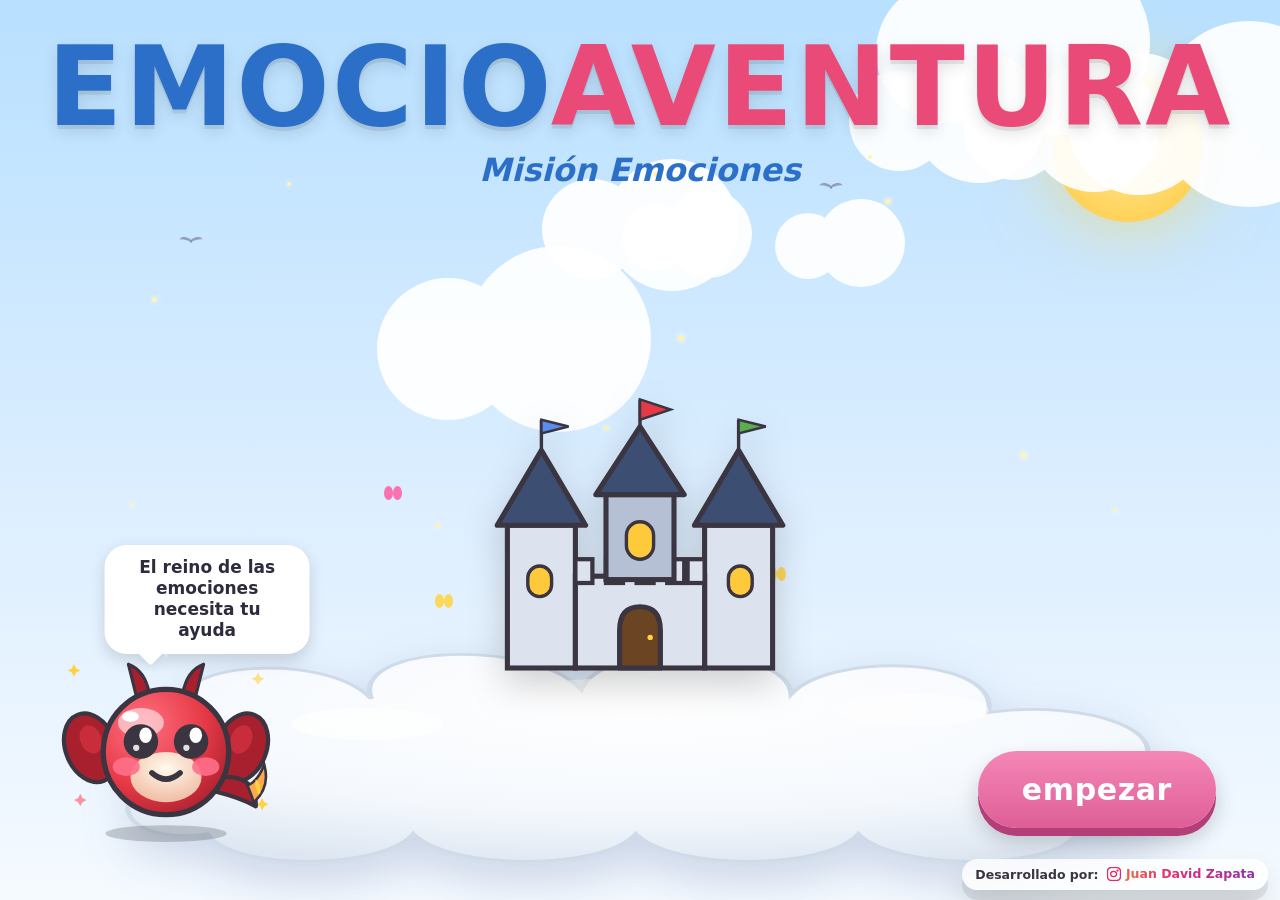
==== index.html @ 63351f2f "deploy" ====
<!DOCTYPE html>
<html lang="es">
<head>
  <meta charset="UTF-8">
  <meta name="viewport" content="width=device-width, initial-scale=1.0">
  <meta name="author" content="Juan David Zapata">
  <title>EmocioAventura – Misión Emociones: Aventura en el Reino</title>


  <link rel="stylesheet" href="vendor/bootstrap.min.css">
  <link rel="stylesheet" href="vendor/bootstrap-icons.css">
  <link rel="stylesheet" href="css/styles.css">
</head>
<body class="world-intro-bg">

  <!-- aca el motor pinta todas las pantallas -->
  <main id="app"></main>

  <!-- credito fijo abajo a la derecha, sale en todas las pantallas. el nombre lleva a mi instagram -->
  <div class="Credit">
    Desarrollado por:
    <a class="Credit-link" href="https://www.instagram.com/juanxxo553" target="_blank" rel="noopener noreferrer">
      <i class="bi bi-instagram"></i> Juan David Zapata
    </a>
  </div>


  <script src="vendor/bootstrap.bundle.min.js"></script>
  <script src="js/data.js"></script>
  <script src="js/faces.js"></script>
  <script src="js/audio.js"></script>
  <script src="js/scenes.js"></script>
  <script src="js/engine.js"></script>
</body>
</html>
---- css/styles.css ----
/* estilos propios encima de bootstrap. la idea es q se vea flat, redondp y alegre */

:root {
  --world-primary: #7C6FF0;
  --world-secondary: #A99BFF;
  --world-accent: #FFD23F;
  --world-bg: #F3F1FF;
  --ink: #3a3540;
  --round: 28px;
  --shadow: 0 10px 0 rgba(0, 0, 0, 0.08), 0 16px 30px rgba(0, 0, 0, 0.12);
}

html, body { height: 100%; }

body {
  margin: 0;
  /* fuente redondeada sin depender de internet */
  font-family: system-ui, "Comic Sans MS", "Trebuchet MS", "Segoe UI", sans-serif;
  color: var(--ink);
  background: var(--world-bg);
  transition: background 0.4s ease;
  overflow-x: hidden;
}

/* fondos por tipo de pantalla, todos suaves con un degradadito */
.world-intro-bg, .challenge-bg, .reward-bg {
  background:
    radial-gradient(circle at 15% 12%, rgba(255, 255, 255, 0.6), transparent 40%),
    var(--world-bg);
}
.map-bg {
  background:
    radial-gradient(circle at 50% 0%, #fff, transparent 45%),
    linear-gradient(180deg, #EAF6FF, #F3F1FF);
}
.final-bg {
  background:
    radial-gradient(circle at 50% 10%, #FFF7D6, transparent 55%),
    linear-gradient(180deg, #FFE9F4, #EAF6FF);
}

#app { min-height: 100%; }

/* ------------------------------------------------------------- layout pantallas */
.Screen {
  max-width: 1000px;
  margin: 0 auto;
  padding: 24px 20px 60px;
  text-align: center;
  display: flex;
  flex-direction: column;
  align-items: center;
  position: relative;
  z-index: 1;
  /* cada vez q se pinta una pantalla entra con un brinqito suave */
  animation: screenIn 0.4s cubic-bezier(0.2, 0.8, 0.3, 1.2) both;
}
.Hud { position: relative; z-index: 2; }
@keyframes screenIn {
  from { opacity: 0; transform: translateY(22px) scale(0.98); }
  to { opacity: 1; transform: none; }
}

.GameTitle {
  font-size: 48px;
  font-weight: 800;
  color: var(--world-primary);
  margin: 8px 0 0;
  text-shadow: 0 3px 0 rgba(0, 0, 0, 0.08);
}
.GameSubtitle { font-size: 24px; color: var(--world-secondary); margin: 4px 0 18px; font-weight: 700; }
.ScreenTitle { font-size: 40px; font-weight: 800; color: var(--world-primary); margin: 10px 0; }
.ScreenHint { font-size: 22px; color: var(--world-secondary); font-weight: 700; margin: 0 0 18px; }
.StartText, .IntroText { font-size: 26px; line-height: 1.4; max-width: 720px; margin: 12px auto 24px; }
.IntroText {
  background: rgba(255, 255, 255, 0.7);
  padding: 22px 26px;
  border-radius: var(--round);
  box-shadow: var(--shadow);
}

/* ------------------------------------------------------------- mascota y caras */
.Mascot { display: inline-block; line-height: 0; }
.Mascot-lg { width: 200px; }
.Mascot-md { width: 130px; }
.Mascot-sm { width: 92px; }
.MascotSvg { width: 100%; height: auto; }
.MascotSvg { animation: floaty 3s ease-in-out infinite; }
.FaceSvg { width: 100%; height: auto; }
.Mascot-bounce { animation: mascotBounce 0.9s ease infinite; }
.Mascot-wave { animation: mascotWave 2.4s ease-in-out infinite; }
@keyframes mascotBounce {
  0%, 100% { transform: translateY(0); }
  35% { transform: translateY(-16px) scale(1.04); }
  60% { transform: translateY(4px) scale(0.98); }
}
@keyframes mascotWave {
  0%, 100% { transform: rotate(-3deg); }
  50% { transform: rotate(3deg); }
}

@keyframes floaty {
  0%, 100% { transform: translateY(0); }
  50% { transform: translateY(-10px); }
}

/* ------------------------------------------------------------- botones */
.PrimaryBtn {
  /* le digo a bootstrap q el hover/active sigan siendo del color del mundo (si no, los pone transparentes y el boton se ve blanco) */
  --bs-btn-color: #fff;
  --bs-btn-bg: var(--world-primary);
  --bs-btn-border-color: transparent;
  --bs-btn-hover-color: #fff;
  --bs-btn-hover-bg: var(--world-primary);
  --bs-btn-hover-border-color: transparent;
  --bs-btn-active-color: #fff;
  --bs-btn-active-bg: var(--world-primary);
  --bs-btn-active-border-color: transparent;
  min-height: 64px;
  padding: 0 34px;
  font-size: 24px;
  font-weight: 800;
  color: #fff;
  background: var(--world-primary);
  border: none;
  border-radius: 999px;
  box-shadow: 0 6px 0 rgba(0, 0, 0, 0.18);
  transition: transform 0.08s ease, filter 0.2s ease;
}
.PrimaryBtn:hover { color: #fff; filter: brightness(1.05); }
.PrimaryBtn:active { transform: translateY(4px); box-shadow: 0 2px 0 rgba(0, 0, 0, 0.18); }
.PrimaryBtn:focus-visible { outline: 4px solid var(--world-accent); outline-offset: 3px; }

.IconBtn {
  --bs-btn-color: var(--world-primary);
  --bs-btn-bg: #fff;
  --bs-btn-border-color: transparent;
  --bs-btn-hover-color: var(--world-primary);
  --bs-btn-hover-bg: #fff;
  --bs-btn-hover-border-color: transparent;
  --bs-btn-active-color: var(--world-primary);
  --bs-btn-active-bg: #fff;
  --bs-btn-active-border-color: transparent;
  width: 56px;
  height: 56px;
  border-radius: 50%;
  background: #fff;
  color: var(--world-primary);
  font-size: 24px;
  border: none;
  box-shadow: var(--shadow);
  display: inline-flex;
  align-items: center;
  justify-content: center;
}
.IconBtn:hover { color: var(--world-primary); filter: brightness(1.02); }
.IconBtn:focus-visible { outline: 4px solid var(--world-accent); outline-offset: 2px; }

/* ------------------------------------------------------------- hud */
.Hud {
  max-width: 1000px;
  margin: 0 auto;
  padding: 16px 20px 0;
  display: flex;
  justify-content: space-between;
  align-items: center;
}
.Hud-stars {
  background: #fff;
  border-radius: 999px;
  padding: 8px 20px;
  font-size: 26px;
  font-weight: 800;
  color: var(--ink);
  box-shadow: var(--shadow);
  display: inline-flex;
  align-items: center;
  gap: 8px;
}
.Hud-stars .bi-star-fill { color: var(--world-accent); }
.Hud-actions { display: flex; gap: 10px; }

/* ------------------------------------------------------------- mapa */
.WorldGrid {
  display: grid;
  grid-template-columns: repeat(3, 1fr);
  gap: 22px;
  width: 100%;
  margin-top: 10px;
}
.WorldCard {
  background: var(--card-bg, #fff);
  border: 5px solid var(--card-primary, #ccc);
  border-radius: var(--round);
  padding: 18px 14px 14px;
  cursor: pointer;
  box-shadow: var(--shadow);
  transition: transform 0.12s ease;
  display: flex;
  flex-direction: column;
  align-items: center;
  gap: 8px;
}
.WorldCard.is-open:hover { transform: translateY(-6px) scale(1.02); }
.WorldCard-face { width: 96px; }
.WorldCard-name { font-size: 22px; font-weight: 800; color: var(--ink); }
.WorldCard-state { font-size: 30px; color: var(--card-primary, #888); }
.WorldCard.is-locked { filter: grayscale(0.7) opacity(0.75); cursor: not-allowed; }
.WorldCard.is-locked .WorldCard-state { color: #9aa0a6; }
.WorldCard.is-done { border-style: dashed; }
.WorldCard.is-done .WorldCard-state { color: #34a853; }

/* ------------------------------------------------------------- reto: marco */
.ChallengeScreen { width: 100%; }
.ChallengeHead { width: 100%; max-width: 820px; }
.ChallengeStep {
  display: inline-block;
  background: var(--world-secondary);
  color: #fff;
  font-weight: 800;
  font-size: 18px;
  padding: 4px 16px;
  border-radius: 999px;
}
.ChallengeTitle { font-size: 36px; font-weight: 800; color: var(--world-primary); margin: 10px 0 4px; }
.ChallengeInstruction { font-size: 26px; margin: 0 0 18px; }
.ChallengeBody { width: 100%; max-width: 860px; }
.ChallengeActions { margin-top: 26px; }
.QuestionText { font-size: 28px; font-weight: 700; margin: 6px 0 20px; }

/* ------------------------------------------------------------- elegir carita */
.FaceGrid {
  display: grid;
  grid-template-columns: repeat(4, 1fr);
  gap: 18px;
}
.FaceCard {
  background: #fff;
  border: 5px solid transparent;
  border-radius: var(--round);
  padding: 12px;
  cursor: pointer;
  box-shadow: var(--shadow);
  transition: transform 0.12s ease, border-color 0.2s ease;
}
.FaceCard:hover { transform: translateY(-6px) scale(1.03); border-color: var(--world-accent); }
.FaceCard:focus-visible { outline: 4px solid var(--world-accent); outline-offset: 3px; }

/* ------------------------------------------------------------- tarjetas seleccion multiple */
.CardGrid {
  display: grid;
  grid-template-columns: repeat(auto-fit, minmax(180px, 1fr));
  gap: 18px;
}
.ChoiceCard {
  position: relative;
  background: #fff;
  border: 5px solid transparent;
  border-radius: var(--round);
  padding: 22px 14px;
  cursor: pointer;
  box-shadow: var(--shadow);
  display: flex;
  flex-direction: column;
  align-items: center;
  gap: 12px;
  transition: transform 0.14s cubic-bezier(0.3, 1.4, 0.5, 1), box-shadow 0.2s ease, border-color 0.2s ease;
}
.ChoiceCard-ico {
  width: 88px; height: 88px; border-radius: 50%;
  background: #fff; border: 4px solid var(--world-secondary);
  display: flex; align-items: center; justify-content: center;
  transition: transform 0.15s ease, border-color 0.2s ease;
}
.ChoiceCard-ico i { font-size: 46px; color: var(--world-primary); }
.ChoiceCard-txt { font-size: 22px; font-weight: 800; color: var(--ink); }
.ChoiceCard-check {
  position: absolute; top: 10px; right: 10px;
  width: 36px; height: 36px; border-radius: 50%;
  background: #34a853; color: #fff;
  display: flex; align-items: center; justify-content: center;
  font-size: 22px;
  transform: scale(0) rotate(-30deg);
  transition: transform 0.22s cubic-bezier(0.3, 1.6, 0.5, 1);
}
.ChoiceCard:hover { transform: translateY(-7px) scale(1.04) rotate(-0.8deg); box-shadow: 0 18px 30px rgba(0, 0, 0, 0.16); }
.ChoiceCard:active { transform: translateY(-1px) scale(0.97); }
.ChoiceCard.is-selected { border-color: var(--world-primary); background: #fff8e6; }
.ChoiceCard.is-selected .ChoiceCard-ico { border-color: var(--world-primary); transform: scale(1.06); }
.ChoiceCard.is-selected .ChoiceCard-check { transform: scale(1) rotate(0); }

/* ------------------------------------------------------------- listas de opciones */
.OptionList {
  display: flex;
  flex-direction: column;
  gap: 16px;
  max-width: 620px;
  margin: 0 auto;
}
.OptionBtn {
  min-height: 64px;
  font-size: 24px;
  font-weight: 800;
  color: var(--ink);
  background: #fff;
  border: 4px solid var(--world-secondary);
  border-radius: 999px;
  padding: 12px 26px;
  cursor: pointer;
  box-shadow: var(--shadow);
  transition: transform 0.1s ease, background 0.2s ease;
}
.OptionBtn:hover { transform: translateY(-3px); background: #fffdf5; }
.OptionBtn:focus-visible { outline: 4px solid var(--world-accent); outline-offset: 2px; }

/* animacion suave cuando se elige mal */
.is-wrong { animation: shake 0.4s; border-color: #ff6b6b !important; }
@keyframes shake {
  0%, 100% { transform: translateX(0); }
  25% { transform: translateX(-8px); }
  75% { transform: translateX(8px); }
}

/* ------------------------------------------------------------- audiocuento */
.StoryBox {
  background: rgba(255, 255, 255, 0.8);
  border-radius: var(--round);
  padding: 24px;
  box-shadow: var(--shadow);
}
.StoryTitle { font-size: 28px; font-weight: 800; color: var(--world-primary); margin: 0 0 16px; }
.StoryText {
  font-size: 22px;
  line-height: 1.5;
  text-align: left;
  max-height: 320px;
  overflow-y: auto;
  background: #fff;
  border-radius: 18px;
  padding: 18px 20px;
  margin-bottom: 22px;
}
.AudioPlayer { display: flex; align-items: center; gap: 16px; justify-content: center; margin-bottom: 22px; }
.PlayBtn {
  --bs-btn-color: #fff;
  --bs-btn-bg: var(--world-primary);
  --bs-btn-border-color: transparent;
  --bs-btn-hover-color: #fff;
  --bs-btn-hover-bg: var(--world-primary);
  --bs-btn-hover-border-color: transparent;
  --bs-btn-active-color: #fff;
  --bs-btn-active-bg: var(--world-primary);
  --bs-btn-active-border-color: transparent;
  width: 84px;
  height: 84px;
  border-radius: 50%;
  background: var(--world-primary);
  color: #fff;
  font-size: 44px;
  border: none;
  box-shadow: 0 6px 0 rgba(0, 0, 0, 0.18);
  display: inline-flex;
  align-items: center;
  justify-content: center;
}
.PlayBtn:hover { color: #fff; filter: brightness(1.05); }
.PlayBtn:active { transform: translateY(3px); box-shadow: 0 2px 0 rgba(0, 0, 0, 0.18); }
/* boton chiquito de "volver a empezar" al lado del play */
.PlayBtn-secondary { width: 56px; height: 56px; font-size: 26px; box-shadow: 0 4px 0 rgba(0, 0, 0, 0.16); }
.AudioHint { font-size: 20px; color: var(--world-secondary); font-weight: 700; }
.QuizProgress { font-size: 18px; font-weight: 800; color: var(--world-secondary); margin-bottom: 10px; }

/* ------------------------------------------------------------- semaforo */
.TrafficLight {
  display: flex;
  justify-content: center;
  gap: 26px;
  flex-wrap: wrap;
  margin: 10px 0 6px;
}
.Light {
  background: #2b2b34;
  border: none;
  border-radius: 26px;
  padding: 18px 14px;
  cursor: pointer;
  box-shadow: var(--shadow);
  display: flex;
  flex-direction: column;
  align-items: center;
  gap: 10px;
  transition: transform 0.12s ease;
}
.Light:hover { transform: translateY(-5px); }
.Light-bulb {
  width: 86px;
  height: 86px;
  border-radius: 50%;
  display: block;
  opacity: 0.55;
  transition: opacity 0.2s ease, box-shadow 0.2s ease;
}
.Light-label { color: #fff; font-weight: 800; font-size: 20px; }
.Light-red .Light-bulb { background: #ff4d4d; }
.Light-yellow .Light-bulb { background: #ffd23f; }
.Light-green .Light-bulb { background: #51cf66; }
.Light.is-seen .Light-bulb { opacity: 1; box-shadow: 0 0 24px currentColor; }
.Light-red.is-seen .Light-bulb { box-shadow: 0 0 26px #ff4d4d; }
.Light-yellow.is-seen .Light-bulb { box-shadow: 0 0 26px #ffd23f; }
.Light-green.is-seen .Light-bulb { box-shadow: 0 0 26px #51cf66; }

/* modal de bootstrap personalizado para los colores del semaforo */
.LightModal { border-radius: var(--round); border: none; text-align: center; }
.LightModal .modal-body { padding: 32px; }
.LightModal-title { font-size: 34px; font-weight: 800; margin-bottom: 12px; }
.LightModal-text { font-size: 24px; margin-bottom: 24px; }
.LightModal[data-color="red"] .LightModal-title { color: #e63946; }
.LightModal[data-color="yellow"] .LightModal-title { color: #f0a500; }
.LightModal[data-color="green"] .LightModal-title { color: #2f9e44; }

/* ------------------------------------------------------------- clasificar */
.ClassifyPool {
  display: flex;
  flex-wrap: wrap;
  justify-content: center;
  gap: 14px;
  min-height: 70px;
  margin-bottom: 22px;
}
.ClassifyItem {
  background: #fff;
  border: 4px solid var(--world-secondary);
  border-radius: 999px;
  padding: 14px 22px;
  font-size: 22px;
  font-weight: 800;
  cursor: pointer;
  box-shadow: var(--shadow);
  transition: transform 0.1s ease;
}
.ClassifyItem:hover { transform: translateY(-3px); }
.ClassifyItem.is-selected { border-color: var(--world-primary); background: #fff8e6; transform: scale(1.05); }
.ClassifyItem.is-placed { border-style: dashed; opacity: 0.85; cursor: default; box-shadow: none; }
.ClassifyBoxes {
  display: grid;
  grid-template-columns: repeat(2, 1fr);
  gap: 20px;
}
.ClassifyBox {
  background: rgba(255, 255, 255, 0.7);
  border: 5px dashed var(--world-primary);
  border-radius: var(--round);
  padding: 16px;
  min-height: 180px;
}
.ClassifyBox.is-over { background: #fff7d6; border-style: solid; }
.ClassifyBox-title { font-size: 24px; font-weight: 800; color: var(--world-primary); margin-bottom: 12px; }
.ClassifyBox-drop { display: flex; flex-wrap: wrap; gap: 10px; justify-content: center; }

/* ------------------------------------------------------------- overlays feedback */
.Overlay {
  position: fixed;
  inset: 0;
  display: flex;
  align-items: center;
  justify-content: center;
  z-index: 1080;
  padding: 20px;
  animation: fadein 0.2s ease;
}
.Overlay-ok { background: rgba(46, 160, 67, 0.35); }
.Overlay-soft { background: rgba(60, 60, 80, 0.3); }
@keyframes fadein { from { opacity: 0; } to { opacity: 1; } }

.FeedbackCard {
  background: #fff;
  border-radius: var(--round);
  padding: 30px 34px;
  max-width: 460px;
  text-align: center;
  box-shadow: var(--shadow);
  border: 6px solid #6BCB77;
  animation: pop 0.3s ease;
}
.FeedbackCard-soft { border-color: var(--world-secondary); }
.FeedbackText { font-size: 26px; font-weight: 700; margin: 14px 0 18px; }
.FeedbackStar { font-size: 28px; font-weight: 800; color: #f0a500; margin-bottom: 18px; }
.FeedbackStar .bi-star-fill { color: var(--world-accent); }
.FeedbackIcon { font-size: 54px; color: var(--world-secondary); }
@keyframes pop {
  0% { transform: scale(0.7); opacity: 0; }
  100% { transform: scale(1); opacity: 1; }
}

/* ------------------------------------------------------------- recompensa / final */
.BadgeWon {
  background: #fff;
  border-radius: 999px;
  padding: 14px 28px;
  font-size: 26px;
  font-weight: 800;
  color: var(--world-primary);
  box-shadow: var(--shadow);
  display: inline-flex;
  align-items: center;
  gap: 12px;
  margin: 8px 0 24px;
}
.BadgeWon .bi { color: var(--world-accent); font-size: 32px; }

.TrophyBig { font-size: 120px; color: #FFB200; text-shadow: 0 6px 0 rgba(0, 0, 0, 0.12); }
.FinalBadges {
  display: grid;
  grid-template-columns: repeat(3, 1fr);
  gap: 14px;
  max-width: 720px;
  margin: 18px auto 26px;
}
.FinalBadge {
  background: #fff;
  border-radius: 20px;
  padding: 16px 12px;
  font-size: 20px;
  font-weight: 800;
  box-shadow: var(--shadow);
  display: flex;
  flex-direction: column;
  align-items: center;
  gap: 8px;
}
.FinalBadge .bi { font-size: 34px; color: #FFB200; }

/* confeti sencillo con gradientes, solo decoratvo */
.Confetti {
  position: absolute;
  inset: 0 0 auto;
  height: 100%;
  pointer-events: none;
  background-image:
    radial-gradient(circle, #FF5DA2 3px, transparent 4px),
    radial-gradient(circle, #1FC8C8 3px, transparent 4px),
    radial-gradient(circle, #FFD23F 3px, transparent 4px);
  background-size: 120px 120px, 90px 90px, 150px 150px;
  background-position: 0 0, 40px 60px, 80px 20px;
  opacity: 0.5;
}

/* ------------------------------------------------------------- responsive */
@media (max-width: 760px) {
  .WorldGrid { grid-template-columns: repeat(2, 1fr); }
  .FaceGrid { grid-template-columns: repeat(2, 1fr); }
  .FinalBadges { grid-template-columns: repeat(2, 1fr); }
  .GameTitle { font-size: 38px; }
  .ScreenTitle { font-size: 32px; }
}

/* si el usuario pidio menos movimiento, le bajamos a las animaciones */
@media (prefers-reduced-motion: reduce) {
  *, *::before, *::after {
    animation-duration: 0.001ms !important;
    animation-iteration-count: 1 !important;
    transition-duration: 0.001ms !important;
  }
  .Scene { display: none; }
}

/* =====================================================================
   NUEVO LOOK DE JUEGO: personajes, islas, escenarios, celebraciones
   ===================================================================== */

/* ------------------------------------------------------------- personajes */
.CharacterSvg { width: 100%; height: auto; transform-origin: 50% 100%; animation: breathe 2.6s ease-in-out infinite; animation-delay: var(--bob, 0s); }
@keyframes breathe {
  0%, 100% { transform: translateY(0) scale(1); }
  50% { transform: translateY(-6px) scale(1.02); }
}

/* IDLE dinamico: cada personaje hace algo distinto (balanceo / saltito con rebote / bamboleo).
   el shorthand resetea el delay, por eso lo vuelvo a poner con --bob para destantearlos */
.CharacterSvg.idleSway { animation: idleSway 3.6s ease-in-out infinite; animation-delay: var(--bob, 0s); }
.CharacterSvg.idleHop { animation: idleHop 3s ease-in-out infinite; animation-delay: var(--bob, 0s); }
.CharacterSvg.idleWobble { animation: idleWobble 2.9s ease-in-out infinite; animation-delay: var(--bob, 0s); }
@keyframes idleSway {
  0%, 100% { transform: translateY(0) rotate(0deg); }
  25% { transform: translateY(-5px) rotate(-3.5deg); }
  50% { transform: translateY(-1px) rotate(0deg); }
  75% { transform: translateY(-5px) rotate(3.5deg); }
}
@keyframes idleHop {
  0%, 55%, 100% { transform: translateY(0) scale(1, 1); }
  62% { transform: translateY(0) scale(1.06, 0.9); }
  74% { transform: translateY(-15px) scale(0.94, 1.1); }
  84% { transform: translateY(0) scale(1.06, 0.92); }
  92% { transform: translateY(0) scale(1, 1); }
}
@keyframes idleWobble {
  0%, 100% { transform: rotate(0deg) translateY(0); }
  20% { transform: rotate(5deg) translateY(-2px); }
  45% { transform: rotate(-5deg) translateY(-4px); }
  70% { transform: rotate(3deg) translateY(-2px); }
}
/* los compañeros del mapa tambien con idle dinamico (uno se balancea, el otro bambolea) */
.MapBuddy-left .MascotSvg { transform-origin: 50% 85%; animation: idleSway 3.8s ease-in-out infinite; animation-delay: var(--bob, 0s); }
.MapBuddy-right .MascotSvg { transform-origin: 50% 85%; animation: idleWobble 3.2s ease-in-out infinite; animation-delay: var(--bob, 0s); }

/* ------------------------------------------------------------- mascota guia con globo */
.Guide {
  display: flex;
  align-items: center;
  gap: 14px;
  justify-content: center;
  max-width: 780px;
  margin: 8px auto 22px;
}
.Guide-mascot { width: 104px; flex: 0 0 auto; }
.Guide-bubble {
  position: relative;
  background: #fff;
  border-radius: 26px;
  padding: 18px 24px;
  font-size: 24px;
  font-weight: 700;
  line-height: 1.35;
  color: var(--ink);
  box-shadow: var(--shadow);
  text-align: left;
}
/* la colita del globo apuntndo a la mascota */
.Guide-bubble::before {
  content: "";
  position: absolute;
  left: -14px;
  top: 50%;
  transform: translateY(-50%);
  border: 12px solid transparent;
  border-right-color: #fff;
}

/* ------------------------------------------------------------- barrita de progreso */
.Progress { display: flex; flex-direction: column; align-items: center; gap: 8px; }
.Pips { display: flex; gap: 8px; }
.Pip {
  width: 14px; height: 14px; border-radius: 50%;
  background: #fff; border: 2px solid var(--world-secondary);
  transition: transform 0.2s ease;
}
.Pip.done { background: var(--world-accent); border-color: var(--world-accent); }
.Pip.now { background: var(--world-primary); border-color: var(--world-primary); transform: scale(1.25); box-shadow: 0 0 0 4px rgba(0, 0, 0, 0.06); }

/* ------------------------------------------------------------- mapa: islas flotantes */
.MapScreen { max-width: 1240px; }
.Archipelago { position: relative; width: 100%; max-width: 1120px; height: 620px; margin: 6px auto 0; }
.Archi-paths { position: absolute; inset: 0; width: 100%; height: 100%; z-index: 0; }
.Archi-paths path { fill: none; stroke: var(--world-secondary); stroke-width: 0.7; stroke-dasharray: 2.5 3; stroke-linecap: round; opacity: 0.55; }

.Island {
  position: absolute;
  width: 168px;
  padding: 0;
  border: none;
  background: transparent;
  cursor: pointer;
  display: flex;
  flex-direction: column;
  align-items: center;
  z-index: 1;
  animation: floatIsland 4s ease-in-out infinite;
}
.Island-here {
  position: absolute;
  top: -26px;
  left: 50%;
  transform: translateX(-50%);
  white-space: nowrap;
  background: var(--world-primary);
  color: #fff;
  font-weight: 800;
  font-size: 16px;
  padding: 4px 14px;
  border-radius: 999px;
  box-shadow: var(--shadow);
  z-index: 4;
  animation: tagPulse 1.4s ease-in-out infinite;
}
.Island-buddy { width: 84px; line-height: 0; position: relative; z-index: 2; }
.Island-rock {
  width: 124px;
  margin-top: -30px;
  line-height: 0;
  position: relative; z-index: 1;
}
.IslandSvg { width: 100%; height: auto; display: block; filter: drop-shadow(0 12px 16px rgba(0, 0, 0, 0.18)); }
.Island-name {
  margin-top: 10px;
  background: #fff;
  border-radius: 999px;
  padding: 8px 16px;
  font-size: 19px;
  font-weight: 800;
  color: var(--ink);
  box-shadow: var(--shadow);
}
.Island-badge {
  position: absolute;
  top: 18px; right: 18px;
  width: 40px; height: 40px;
  border-radius: 50%;
  background: #fff;
  box-shadow: var(--shadow);
  display: flex; align-items: center; justify-content: center;
  font-size: 22px; color: var(--isl);
  z-index: 3;
}
.Island.is-open:hover { animation-play-state: paused; }
.Island.is-open:hover .Island-buddy { transform: scale(1.08); transition: transform 0.15s ease; }
.Island.is-current { animation-duration: 2.4s; }
.Island.is-current .IslandSvg { filter: drop-shadow(0 0 14px var(--world-accent)) drop-shadow(0 12px 16px rgba(0, 0, 0, 0.18)); }
.Island.is-done .Island-badge { color: #34a853; }
.Island.is-locked { cursor: not-allowed; animation: none; }
.Island.is-locked .Island-buddy { filter: grayscale(1) opacity(0.55); }
.Island.is-locked .IslandSvg { filter: grayscale(1) brightness(0.95) drop-shadow(0 12px 16px rgba(0, 0, 0, 0.12)); }
.Island.is-locked .Island-name { color: #9aa0a6; }
.Island.is-locked .Island-badge { color: #9aa0a6; }

@keyframes floatIsland {
  0%, 100% { transform: translateY(0); }
  50% { transform: translateY(-14px); }
}
@keyframes tagPulse {
  0%, 100% { transform: scale(1); }
  50% { transform: scale(1.08); }
}

/* ------------------------------------------------------------- capa de escenario */
.Scene {
  position: fixed;
  inset: 0;
  overflow: hidden;
  pointer-events: none;
  z-index: 0;
}
.Scene > * { position: absolute; }

/* sol, nubes, globos (alegria / inicio) */
.sky-sun {
  top: -50px; right: -50px; width: 180px; height: 180px; border-radius: 50%;
  background: radial-gradient(circle, #FFE89A, #FFC93C);
  box-shadow: 0 0 70px rgba(255, 210, 63, 0.6);
  animation: spin 30s linear infinite;
}
.sky-cloud {
  top: 20%; width: 240px; height: 72px; border-radius: 999px;
  background: #fff; opacity: 0.92;
  animation: drift 26s linear infinite;
}
.sky-cloud::before, .sky-cloud::after { content: ""; position: absolute; background: #fff; border-radius: 50%; }
.sky-cloud::before { width: 100px; height: 100px; top: -46px; left: 30px; }
.sky-cloud::after { width: 132px; height: 132px; top: -66px; left: 94px; }
.sky-cloud.big { width: 340px; height: 100px; }
.sky-cloud.big::before { width: 142px; height: 142px; top: -64px; left: 44px; }
.sky-cloud.big::after { width: 186px; height: 186px; top: -96px; left: 132px; }
.sky-cloud.sm { width: 160px; height: 50px; }
.sky-cloud.sm::before { width: 66px; height: 66px; top: -30px; left: 20px; }
.sky-cloud.sm::after { width: 88px; height: 88px; top: -44px; left: 62px; }
.sky-balloon {
  bottom: -80px; width: 34px; height: 44px; border-radius: 50% 50% 48% 48%;
  background: var(--bc, #FF8C42); opacity: 0.85;
  animation: rise 10s linear infinite;
}
.sky-balloon::after { content: ""; position: absolute; bottom: -16px; left: 50%; width: 1px; height: 16px; background: rgba(0, 0, 0, 0.25); }

/* lluvia (tristeza) */
.rain-drop {
  top: -12%; width: 3px; height: 18px; border-radius: 2px;
  background: linear-gradient(#5B8DEF, rgba(91, 141, 239, 0));
  animation: rainfall 1.2s linear infinite;
}

/* volcan y brasas (enojo) */
.volcano {
  bottom: 0; left: 50%; transform: translateX(-50%);
  width: 0; height: 0;
  border-left: 150px solid transparent; border-right: 150px solid transparent;
  border-bottom: 190px solid #8a4a3a; opacity: 0.45;
}
.ember {
  bottom: 150px; width: 9px; height: 9px; border-radius: 50%;
  background: #FF7B54; box-shadow: 0 0 8px #FF7B54;
  animation: emberUp 3s linear infinite;
}

/* luna y estrellas (miedo) */
.night-moon {
  top: 8%; right: 10%; width: 90px; height: 90px; border-radius: 50%;
  background: radial-gradient(circle at 35% 35%, #FFF6D6, #FFD56B);
  box-shadow: 0 0 50px rgba(255, 213, 107, 0.5);
}
.twinkle {
  width: var(--sz, 5px); height: var(--sz, 5px); border-radius: 50%;
  background: #FFF3B0; box-shadow: 0 0 6px #fff;
  animation: twk 2.4s ease-in-out infinite;
}

/* chispas y signos (sorpresa) */
.spark {
  width: 12px; height: 12px;
  background: radial-gradient(circle, #FFD23F 30%, transparent 32%);
  animation: twk 2s ease-in-out infinite;
}
.qmark { font-size: 30px; font-weight: 800; color: #FF5DA2; opacity: 0.5; animation: qfloat 5s ease-in-out infinite; }

/* burbujas y hojas (asco) */
.bubble {
  bottom: -40px; width: var(--bsz, 16px); height: var(--bsz, 16px); border-radius: 50%;
  background: rgba(91, 174, 79, 0.25); border: 2px solid rgba(91, 174, 79, 0.4);
  animation: bubbleUp 6s linear infinite;
}
.leaf {
  top: -8%; width: 18px; height: 12px; border-radius: 0 100% 0 100%;
  background: #8AC36A; opacity: 0.7;
  animation: leaffall 7s linear infinite;
}

@keyframes spin { to { transform: rotate(360deg); } }
@keyframes drift { from { transform: translateX(-140px); } to { transform: translateX(110vw); } }
@keyframes rise { from { transform: translateY(0); opacity: 0.85; } to { transform: translateY(-112vh); opacity: 0.15; } }
@keyframes rainfall { from { transform: translateY(-12vh); opacity: 0; } 12% { opacity: 0.7; } to { transform: translateY(112vh); opacity: 0.15; } }
@keyframes emberUp { from { transform: translateY(0) scale(1); opacity: 0.9; } to { transform: translateY(-150px) scale(0.4); opacity: 0; } }
@keyframes twk { 0%, 100% { transform: scale(0.7); opacity: 0.4; } 50% { transform: scale(1.2); opacity: 1; } }
@keyframes qfloat { 0%, 100% { transform: translateY(0) rotate(-6deg); } 50% { transform: translateY(-16px) rotate(6deg); } }
@keyframes bubbleUp { from { transform: translateY(0); opacity: 0.7; } to { transform: translateY(-110vh); opacity: 0; } }
@keyframes leaffall { from { transform: translateY(-8vh) rotate(0); opacity: 0; } 12% { opacity: 0.7; } to { transform: translateY(112vh) rotate(220deg); opacity: 0.2; } }

/* ------------------------------------------------------------- confeti */
.ConfettiLayer { position: fixed; inset: 0; overflow: hidden; pointer-events: none; z-index: 1200; }
.confetti-piece {
  position: absolute; top: -12%; border-radius: 2px;
  animation-name: confFall; animation-timing-function: linear; animation-iteration-count: 1;
}
@keyframes confFall {
  from { transform: translateY(-12vh) rotate(0); opacity: 1; }
  to { transform: translateY(112vh) rotate(var(--rot, 360deg)); opacity: 0.9; }
}

/* ------------------------------------------------------------- estrella q vuela al contador */
.FlyStar {
  position: fixed; z-index: 1300; pointer-events: none;
  font-size: 46px; color: var(--world-accent, #FFC93C);
  transform: translate(-50%, -50%) scale(1.5);
  filter: drop-shadow(0 0 8px rgba(255, 210, 63, 0.8));
  transition: left 0.75s cubic-bezier(0.4, 0, 0.6, 1), top 0.75s cubic-bezier(0.4, 0, 0.6, 1), transform 0.75s ease, opacity 0.75s ease;
}
.Hud-stars.bump { animation: bump 0.42s ease; }
@keyframes bump { 0%, 100% { transform: scale(1); } 45% { transform: scale(1.28); } }

/* la tarjeta de feedback ahora entra con mas rebote */
.FeedbackCard-pop { animation: cardPop 0.4s cubic-bezier(0.2, 0.9, 0.3, 1.4) both; }
@keyframes cardPop {
  0% { transform: scale(0.6) translateY(20px); opacity: 0; }
  100% { transform: scale(1) translateY(0); opacity: 1; }
}

/* ------------------------------------------------------------- responsive islas */
/* en pantallas chicas el mapa pasa a apilarse y se permite scroll (respaldo) */
@media (max-width: 900px) {
  .Archipelago { height: auto; display: flex; flex-wrap: wrap; justify-content: center; gap: 18px; }
  .Island { position: static !important; left: auto !important; top: auto !important; }
  .Archi-paths { display: none; }
}
@media (max-width: 820px) {
  .Guide { flex-direction: column; }
  .Guide-bubble::before { left: 50%; top: -14px; transform: translateX(-50%); border-right-color: transparent; border-bottom-color: #fff; }
}

/* =====================================================================
   FONDO DE MAPA VIVO (mini-islas + parallax) Y BOTONES MAS JUGABLES
   ===================================================================== */

/* capas de parallax: el wrapper se mueve con el puntero, el hijo hace su propia animacion */
.Scene .par { position: absolute; transition: transform 0.25s ease-out; will-change: transform; }
.Scene .par > * { position: relative; }

/* mini-islas flotando a lo lejos en el cielo del mapa */
.far-island {
  display: block; width: 72px; height: 28px; border-radius: 50%;
  background: var(--fi, #8AC36A); opacity: 0.5;
  animation: floatFar 9s ease-in-out infinite;
}
.far-island::after {
  content: ""; position: absolute; top: 19px; left: 50%; transform: translateX(-50%);
  border-left: 20px solid transparent; border-right: 20px solid transparent;
  border-top: 26px solid rgba(120, 82, 50, 0.5);
}
.far-island.sm { width: 48px; height: 19px; opacity: 0.4; }
.far-island.sm::after { top: 13px; border-left-width: 13px; border-right-width: 13px; border-top-width: 18px; }
.far-island.lg { width: 96px; height: 36px; opacity: 0.55; }
.far-island.lg::after { top: 25px; border-left-width: 27px; border-right-width: 27px; border-top-width: 34px; }
@keyframes floatFar { 0%, 100% { transform: translateY(0); } 50% { transform: translateY(-16px); } }

/* sol con rayos girando, en una esquina del mapa */
/* el sol: los RAYOS son el fondo (giran detras) y el disco va encima con ::before */
.map-sun {
  top: -10px; right: 40px; width: 200px; height: 200px; border-radius: 50%;
  background: repeating-conic-gradient(rgba(255, 210, 63, 0) 0deg 13deg, rgba(255, 210, 63, 0.3) 13deg 17deg);
  animation: spin 44s linear infinite;
}
.map-sun::before {
  content: ""; position: absolute; inset: 42px; border-radius: 50%;
  background: radial-gradient(circle at 45% 45%, #FFF3C4, #FFD23F 72%);
  box-shadow: 0 0 70px rgba(255, 210, 63, 0.6);
}

/* banco de nubes suave al fondo, da profundidad */
.cloud-bank {
  left: -10%; right: -10%; bottom: -70px; height: 200px;
  background: #ffffff; opacity: 0.45; border-radius: 50%;
  filter: blur(24px);
}

/* pajaritos volando (dos alas en arco) */
.bird { display: block; width: 24px; height: 12px; animation: birdFly 16s linear infinite; }
.bird::before, .bird::after {
  content: ""; position: absolute; top: 3px; width: 13px; height: 9px;
  border-top: 3px solid rgba(92, 92, 122, 0.5); border-radius: 50%;
}
.bird::before { left: 0; transform: rotate(16deg); }
.bird::after { left: 11px; transform: rotate(-16deg); }
@keyframes birdFly {
  0% { transform: translate(-12vw, 0); }
  50% { transform: translate(45vw, -14px); }
  100% { transform: translate(96vw, 0); }
}

@media (prefers-reduced-motion: reduce) {
  .map-sun, .bird { animation: none; }
}

/* arcoiris en la esquina (inferior izquierda), saliendo desde ahi, bien tenue de fondo */
.rainbow { position: absolute; bottom: -50px; left: -70px; width: 460px; height: auto; opacity: 0.2; }

/* ---- detalles animados dentro de cada isla ---- */
.IslandSvg .i-drop { animation: iDrop 1.1s linear infinite; }
@keyframes iDrop { 0% { transform: translateY(0); opacity: 0.85; } 85% { opacity: 0.2; } 100% { transform: translateY(12px); opacity: 0; } }
.IslandSvg .i-smoke { animation: iSmoke 2.6s ease-in infinite; transform-box: fill-box; transform-origin: center; }
@keyframes iSmoke { 0% { transform: translateY(0) scale(0.8); opacity: 0.5; } 100% { transform: translateY(-16px) scale(1.7); opacity: 0; } }
.IslandSvg .i-tw { animation: iTw 2.2s ease-in-out infinite; transform-box: fill-box; transform-origin: center; }
@keyframes iTw { 0%, 100% { transform: scale(0.7); opacity: 0.5; } 50% { transform: scale(1.15); opacity: 1; } }
.IslandSvg .i-bub { animation: iBub 3.4s ease-in infinite; }
@keyframes iBub { 0% { transform: translateY(0); opacity: 0.6; } 100% { transform: translateY(-26px); opacity: 0; } }
.IslandSvg .i-flutter { animation: iFlutter 2.4s ease-in-out infinite; transform-box: fill-box; transform-origin: center; }
@keyframes iFlutter { 0%, 100% { transform: translate(0, 0); } 50% { transform: translate(-3px, -5px); } }

/* ---- compañeros interactivos de los lados del mapa ---- */
.MapBuddy {
  position: absolute;
  width: 100px;
  background: transparent; border: none; padding: 0; cursor: pointer;
  z-index: 3;
}
.MapBuddy svg { width: 100%; height: auto; }
.MapBuddy-left { left: 0; top: 38%; }
.MapBuddy-right { right: 0; top: 38%; }
.MapBuddy:hover { filter: brightness(1.03); }
.MapBuddy.is-hop { animation: buddyHop 0.6s ease; }
@keyframes buddyHop {
  0%, 100% { transform: translateY(0); }
  35% { transform: translateY(-28px) scale(1.08); }
  62% { transform: translateY(5px) scale(0.96); }
}
.BuddyTalk {
  position: absolute; top: -12px; left: 50%;
  background: #fff; color: var(--ink); font-weight: 800; font-size: 18px;
  padding: 6px 14px; border-radius: 999px; white-space: nowrap;
  box-shadow: var(--shadow); pointer-events: none;
  animation: talkPop 0.25s ease both;
}
@keyframes talkPop {
  from { transform: translateX(-50%) scale(0.4); opacity: 0; }
  to { transform: translateX(-50%) scale(1); opacity: 1; }
}

/* en pantallas chicas escondo los compañeros y el arcoiris para no estorbar las islas */
@media (max-width: 900px) {
  .MapBuddy, .rainbow { display: none; }
}

/* =====================================================================
   FONDOS RICOS POR EMOCION: suelos, criaturas y mas detalles
   ===================================================================== */

/* la chispa ahora puede llevar color propio (--sc) para la fiesta de sorpresa */
.spark { background: radial-gradient(circle, var(--sc, #FFD23F) 30%, transparent 32%); }

/* tinte de ambiente segun la emocion (suave, detras del contenido) */
.Scene-anger::after { content: ""; position: absolute; inset: 0; background: radial-gradient(circle at 50% 105%, rgba(255, 90, 50, 0.2), transparent 60%); }
.Scene-fear::after { content: ""; position: absolute; inset: 0; background: linear-gradient(rgba(20, 16, 46, 0), rgba(20, 16, 46, 0.4)); }
.Scene-sadness::after { content: ""; position: absolute; inset: 0; background: linear-gradient(rgba(150, 170, 210, 0), rgba(150, 170, 210, 0.25)); }
.Scene-disgust::after { content: ""; position: absolute; inset: 0; background: radial-gradient(circle at 50% 105%, rgba(90, 150, 70, 0.2), transparent 60%); }

/* ---- el "suelo" de cada mundo (banda abajo para q no se vea vacio) ---- */
.ground { left: -2%; right: -2%; bottom: 0; width: auto; height: 130px; border-top-left-radius: 50% 42px; border-top-right-radius: 50% 42px; z-index: 0; }
.ground-grass { background: linear-gradient(#7BC96F, #54A046); box-shadow: inset 0 6px 0 #8FD86F; }
.ground-water { background: linear-gradient(rgba(130, 165, 225, 0.45), rgba(91, 141, 239, 0.5)); box-shadow: inset 0 5px 0 rgba(255, 255, 255, 0.3); }
.ground-lava { background: linear-gradient(#3a1f1a, #7a2d1f); box-shadow: inset 0 7px 0 #FF7B54, 0 -8px 28px rgba(255, 123, 84, 0.7); animation: lavaGlow 2.6s ease-in-out infinite; }
.ground-hills { background: linear-gradient(#2a2447, #1c1736); }
.ground-hills::before, .ground-hills::after { content: ""; position: absolute; bottom: 0; border-radius: 50%; background: #241e40; }
.ground-hills::before { width: 260px; height: 170px; left: 6%; }
.ground-hills::after { width: 320px; height: 210px; right: 4%; }
.ground-confetti { background: linear-gradient(rgba(255, 255, 255, 0.4), rgba(255, 236, 245, 0.6)); }
.ground-swamp { background: linear-gradient(#6f9050, #4d6c31); box-shadow: inset 0 6px 0 #84a85f; }
@keyframes lavaGlow { 0%, 100% { box-shadow: inset 0 7px 0 #FF7B54, 0 -8px 28px rgba(255, 123, 84, 0.6); } 50% { box-shadow: inset 0 7px 0 #FFA94D, 0 -8px 34px rgba(255, 123, 84, 0.9); } }

/* ---- mariposas (alegria) ---- */
.butterfly { width: 18px; height: 14px; animation: flutterPath 9s ease-in-out infinite; }
.butterfly::before, .butterfly::after { content: ""; position: absolute; top: 0; width: 9px; height: 14px; border-radius: 50%; background: var(--bc, #FF5DA2); opacity: 0.85; }
.butterfly::before { left: 0; transform-origin: right center; animation: wingL 0.3s ease-in-out infinite alternate; }
.butterfly::after { right: 0; transform-origin: left center; animation: wingR 0.3s ease-in-out infinite alternate; }
@keyframes wingL { from { transform: scaleX(1); } to { transform: scaleX(0.4); } }
@keyframes wingR { from { transform: scaleX(1); } to { transform: scaleX(0.4); } }
@keyframes flutterPath { 0%, 100% { transform: translate(0, 0); } 25% { transform: translate(22px, -18px); } 50% { transform: translate(44px, 4px); } 75% { transform: translate(18px, 20px); } }

/* ---- flores con tallo en el suelo (alegria) ---- */
.g-flower { bottom: 8px; width: 16px; height: var(--h, 40px); transform-origin: bottom center; animation: sway 4s ease-in-out infinite; }
.g-flower::before { content: ""; position: absolute; bottom: 0; left: 50%; transform: translateX(-50%); width: 3px; height: 100%; background: #3f8a38; }
.g-flower::after { content: ""; position: absolute; top: 0; left: 50%; transform: translateX(-50%); width: 16px; height: 16px; border-radius: 50%; background: var(--bc, #FF5DA2); box-shadow: 0 4px 0 -3px #FFE08A inset; }
@keyframes sway { 0%, 100% { transform: rotate(-5deg); } 50% { transform: rotate(5deg); } }

/* ---- charcos (tristeza) ---- */
.puddle { bottom: 16px; width: 96px; height: 18px; border-radius: 50%; background: rgba(130, 165, 225, 0.45); border: 2px solid rgba(130, 165, 225, 0.6); animation: ripple 2.6s ease-in-out infinite; }
@keyframes ripple { 0%, 100% { transform: scale(1); opacity: 0.55; } 50% { transform: scale(1.1); opacity: 0.85; } }

/* ---- burbujas de lava (enojo) ---- */
.lava-bubble { bottom: 10px; width: 14px; height: 14px; border-radius: 50%; background: #FF7B54; box-shadow: 0 0 10px #FF7B54; animation: lavaPop 2.8s ease-in infinite; }
@keyframes lavaPop { 0% { transform: translateY(0) scale(0.6); opacity: 0.8; } 70% { transform: translateY(-18px) scale(1.1); opacity: 1; } 100% { transform: translateY(-26px) scale(0.3); opacity: 0; } }

/* ---- luciernagas y murcielagos (miedo) ---- */
.firefly { width: 6px; height: 6px; border-radius: 50%; background: #FFF3A0; box-shadow: 0 0 10px 3px rgba(255, 243, 160, 0.8); animation: fireflyMove 8s ease-in-out infinite, fireflyGlow 1.6s ease-in-out infinite; }
@keyframes fireflyMove { 0%, 100% { transform: translate(0, 0); } 33% { transform: translate(26px, -20px); } 66% { transform: translate(-18px, 14px); } }
@keyframes fireflyGlow { 0%, 100% { opacity: 0.3; } 50% { opacity: 1; } }
.bat { width: 28px; height: 10px; animation: birdFly 18s linear infinite; }
.bat::before, .bat::after { content: ""; position: absolute; top: 0; width: 15px; height: 10px; background: #2b2540; border-radius: 60% 60% 0 0; }
.bat::before { left: 0; transform: rotate(10deg); }
.bat::after { right: 0; transform: rotate(-10deg); }

/* ---- moscas (asco) ---- */
.fly { width: 5px; height: 5px; border-radius: 50%; background: #2a2540; animation: buzz 1.5s linear infinite; }
@keyframes buzz { 0%, 100% { transform: translate(0, 0); } 20% { transform: translate(9px, -7px); } 40% { transform: translate(-7px, 5px); } 60% { transform: translate(7px, 9px); } 80% { transform: translate(-9px, -5px); } }

/* ---- hongos en el suelo (asco) ---- */
.g-mushroom { bottom: 10px; width: 30px; height: 26px; }
.g-mushroom::before { content: ""; position: absolute; bottom: 0; left: 50%; transform: translateX(-50%); width: 11px; height: 15px; background: #F2E6D0; border-radius: 4px; }
.g-mushroom::after { content: ""; position: absolute; top: 0; left: 0; right: 0; height: 17px; background: #C24B45; border-radius: 50% 50% 42% 42%; box-shadow: 4px 5px 0 -3px #fff inset, -6px 6px 0 -4px #fff inset; }

/* ---- fiesta de sorpresa: serpentinas, signos y regalos flotando ---- */
.streamer { top: -12px; width: 10px; height: 120px; border-radius: 6px; transform-origin: top center; animation: sway 3s ease-in-out infinite; }
.streamer.s1 { background: #FF5DA2; } .streamer.s2 { background: #1FC8C8; } .streamer.s3 { background: #FFD23F; } .streamer.s4 { background: #7C6FF0; }
.mark { font-size: 34px; font-weight: 800; color: var(--mc, #FF5DA2); opacity: 0.6; animation: qfloat 5s ease-in-out infinite; }
.gift-float { bottom: -50px; width: 30px; height: 28px; background: var(--bc, #FF5DA2); border-radius: 5px; animation: rise 11s linear infinite; }
.gift-float::before { content: ""; position: absolute; left: 0; right: 0; top: 42%; height: 5px; background: #fff; opacity: 0.75; }
.gift-float::after { content: ""; position: absolute; top: 0; bottom: 0; left: 42%; width: 5px; background: #fff; opacity: 0.75; }

@media (prefers-reduced-motion: reduce) {
  .butterfly, .firefly, .bat, .fly, .puddle, .lava-bubble, .ground-lava, .g-flower, .streamer, .gift-float { animation: none; }
}

/* =====================================================================
   FEEDBACK JUGOSO: estallido al tocar + meneo al pasar el mouse
   ===================================================================== */
.PopBurst { position: fixed; z-index: 1400; width: 0; height: 0; pointer-events: none; }
.PopRipple {
  position: absolute; left: -7px; top: -7px; width: 14px; height: 14px;
  border-radius: 50%; border: 3px solid var(--world-accent, #FFC93C);
  animation: popRipple 0.5s ease-out forwards;
}
@keyframes popRipple { from { transform: scale(0.4); opacity: 0.85; } to { transform: scale(4.5); opacity: 0; } }
.PopBit {
  position: absolute; left: -5px; top: -5px; width: 10px; height: 10px; border-radius: 50%;
  animation: popBit 0.65s cubic-bezier(0.2, 0.7, 0.3, 1) forwards;
}
@keyframes popBit {
  from { transform: translate(0, 0) scale(1); opacity: 1; }
  to { transform: translate(var(--dx), var(--dy)) scale(0.2); opacity: 0; }
}

/* al pasar el mouse, la CARA hace una mini animacion de su expresion:
   da un saltito, parpadea, mueve la boca y levanta las cejas (en vez de menearse a los lados).
   aplica a TODAS las caritas: las de los retos, las de las islas y los compañeros del mapa */
.FaceCard:hover .CharacterSvg,
.Island.is-open:hover .CharacterSvg,
.Island.is-open:hover .MascotSvg,
.MapBuddy:hover .MascotSvg { animation: headPop 0.55s ease; }
.FaceCard:hover .cEyes,
.Island.is-open:hover .cEyes,
.MapBuddy:hover .cEyes { animation: blink 0.55s ease; transform-box: fill-box; transform-origin: center; }
.FaceCard:hover .cMouth,
.Island.is-open:hover .cMouth,
.MapBuddy:hover .cMouth { animation: mouthPop 0.55s ease; transform-box: fill-box; transform-origin: center; }
.FaceCard:hover .cBrows,
.Island.is-open:hover .cBrows { animation: browsUp 0.55s ease; transform-box: fill-box; transform-origin: center; }
@keyframes headPop { 0%, 100% { transform: translateY(0) scale(1); } 35% { transform: translateY(-5px) scale(1.05); } 70% { transform: translateY(1px) scale(0.99); } }
@keyframes blink { 0%, 100% { transform: scaleY(1); } 42% { transform: scaleY(0.12); } 58% { transform: scaleY(1); } }
@keyframes mouthPop { 0%, 100% { transform: scale(1); } 50% { transform: scale(1.32); } }
@keyframes browsUp { 0%, 100% { transform: translateY(0); } 45% { transform: translateY(-4px); } }

/* IDLE de las caritas: parpadean solitas cada ratico (el cuerpo ya respira con breathe).
   el --bob de cada tarjeta/isla las destantea para q no parpadeen todas a la vez */
.CharacterSvg .cEyes, .MascotSvg .cEyes {
  transform-box: fill-box; transform-origin: center;
  animation: idleBlink 5s ease-in-out infinite;
  animation-delay: var(--bob, 0s);
}
@keyframes idleBlink { 0%, 90%, 100% { transform: scaleY(1); } 94% { transform: scaleY(0.1); } 97% { transform: scaleY(1); } }

/* el meneo lo dejo solo para las tarjetas de seleccion multiple */
.ChoiceCard:hover .ChoiceCard-ico { animation: wiggle 0.5s ease; }
@keyframes wiggle { 0%, 100% { transform: rotate(0); } 30% { transform: rotate(-9deg); } 65% { transform: rotate(7deg); } }
/* la viñeta del boton de opcion da un saltito al hover */
.OptionBtn:hover::before { animation: bulletPop 0.4s ease; }
@keyframes bulletPop { 0%, 100% { transform: translateY(-50%) scale(1); } 50% { transform: translateY(-50%) scale(1.35); } }

@media (prefers-reduced-motion: reduce) {
  .FaceCard:hover .CharacterSvg, .FaceCard:hover .cEyes, .FaceCard:hover .cMouth, .FaceCard:hover .cBrows,
  .ChoiceCard:hover .ChoiceCard-ico, .OptionBtn:hover::before { animation: none; }
}

/* =====================================================================
   CREDITO DEL AUTOR (fijo abajo a la derecha, en todas las pantallas)
   ===================================================================== */
.Credit {
  position: fixed;
  right: 12px;
  bottom: 10px;
  z-index: 60;
  background: rgba(255, 255, 255, 0.82);
  border-radius: 999px;
  padding: 5px 13px;
  font-size: 12.5px;
  font-weight: 700;
  color: var(--ink);
  box-shadow: var(--shadow);
  /* idle: flota suavecito para q se note q esta vivo */
  animation: creditFloat 3.6s ease-in-out infinite;
}
@keyframes creditFloat { 0%, 100% { transform: translateY(0); } 50% { transform: translateY(-4px); } }
.Credit-link {
  display: inline-flex;
  align-items: center;
  gap: 5px;
  margin-left: 4px;
  font-weight: 800;
  text-decoration: none;
  /* degradado tipo instagram */
  background: linear-gradient(45deg, #F58529, #DD2A7B, #8134AF);
  -webkit-background-clip: text;
  background-clip: text;
  -webkit-text-fill-color: transparent;
  color: #DD2A7B;
  transition: transform 0.16s cubic-bezier(0.3, 1.5, 0.5, 1), filter 0.2s ease;
}
.Credit-link i {
  font-size: 14px;
  -webkit-text-fill-color: #DD2A7B;
  display: inline-block;
  /* idle: el iconito hace un guiño cada ratico */
  animation: iconPulse 2.8s ease-in-out infinite;
}
@keyframes iconPulse {
  0%, 72%, 100% { transform: scale(1) rotate(0); }
  80% { transform: scale(1.22) rotate(-8deg); }
  90% { transform: scale(1.1) rotate(5deg); }
}
.Credit-link:hover { transform: translateY(-3px) scale(1.06); filter: brightness(1.1); }
/* al pasar el mouse el icono cambia su animacion al meneo (reemplaza el guiño idle) */
.Credit-link:hover i { animation: wiggle 0.5s ease; }
.Credit-link:active { transform: translateY(0) scale(0.97); }
.Credit-link:focus-visible { outline: 3px solid var(--world-accent); outline-offset: 3px; border-radius: 6px; }

/* en pantallas chicas lo hago un poco mas compacto para q no estorbe */
@media (max-width: 560px) {
  .Credit { font-size: 13px; padding: 6px 12px; right: 8px; bottom: 8px; }
  .Credit-link i { font-size: 15px; }
}

/* ---- caritas/personajes para elegir: mas tactiles ---- */
.FaceCard {
  position: relative;
  transition: transform 0.16s cubic-bezier(0.3, 1.5, 0.5, 1), box-shadow 0.2s ease, border-color 0.2s ease;
}
.FaceCard:hover {
  transform: translateY(-12px) scale(1.07);
  box-shadow: 0 22px 34px rgba(0, 0, 0, 0.2);
  border-color: var(--world-accent);
}
.FaceCard:active { transform: translateY(-2px) scale(0.96); }
/* un latido muy suave para invitar a tocar (escalonado por tarjeta) */
.FaceCard::after {
  content: ""; position: absolute; inset: -4px; border-radius: var(--round);
  box-shadow: 0 0 0 0 var(--world-accent);
  animation: invite 2.6s ease-out infinite; animation-delay: var(--bob, 0s);
  pointer-events: none;
}
@keyframes invite {
  0% { box-shadow: 0 0 0 0 rgba(255, 210, 63, 0.45); }
  70%, 100% { box-shadow: 0 0 0 16px rgba(255, 210, 63, 0); }
}

/* ---- botones de opcion: viñeta de color, rebote y hundir al tocar ---- */
.OptionBtn {
  position: relative;
  padding-left: 70px;
  transition: transform 0.16s cubic-bezier(0.3, 1.5, 0.5, 1), background 0.2s ease, box-shadow 0.2s ease;
}
.OptionBtn::before {
  content: ""; position: absolute; left: 16px; top: 50%; transform: translateY(-50%);
  width: 36px; height: 36px; border-radius: 50%;
  background: var(--world-primary);
  box-shadow: inset 0 -4px 0 rgba(0, 0, 0, 0.18);
}
.OptionBtn:hover { transform: translateY(-5px) scale(1.03) rotate(-0.6deg); background: #fffdf5; box-shadow: 0 14px 24px rgba(0, 0, 0, 0.16); }
.OptionBtn:active { transform: translateY(2px) scale(0.97); }

/* el boton grande tambien con rebote al tocar */
.PrimaryBtn:active { transform: translateY(5px) scale(0.97); }

/* si pidieron menos movimiento, apago el latido invitador y el parallax no salta */
@media (prefers-reduced-motion: reduce) {
  .FaceCard::after { animation: none; }
  .far-island { animation: none; }
}


/* =====================================================================
   PANTALLA DE INICIO (HERO): castillo, arboles, dragoncito con bocadillo
   y boton rosita estilo libro de cuentos (tipo la referencia del cliente)
   ===================================================================== */

/* el container del start ocupa toda la pantalla y deja a sus hijos posicionarse libres.
   sobreescribo el flex centrado q tiene .Screen por defecto */
.StartScreen {
  min-height: 100vh;
  max-width: none;
  padding: 24px 20px 40px;
  display: block;
  position: relative;
}
.StartScreen-top { text-align: center; position: relative; z-index: 3; }

/* titulo bicolor estilo libro: EMOCIO en azul, AVENTURA en rosa. usa clamp pa q escale */
.StartScreen .GameTitle,
.GameTitle-split {
  font-size: clamp(46px, 9vw, 110px);
  font-weight: 900;
  letter-spacing: 0.02em;
  line-height: 1;
  margin: 8px 0 0;
  text-shadow: 0 4px 0 rgba(0, 0, 0, 0.08), 0 6px 16px rgba(0, 0, 0, 0.12);
}
.Title-emocio { color: #2B6FC9; }
.Title-aventura { color: #E94A78; }

/* subtitulo italica abajo de "AVENTURA" */
.StartScreen .GameSubtitle,
.GameSubtitle-italic {
  font-style: italic;
  color: #2B6FC9;
  font-size: clamp(20px, 3vw, 32px);
  font-weight: 700;
  margin: 4px 0 0;
}

/* fondo de cielo gradient para la escena hero (asi se siente "reino flotante" no plano) */
.Scene-hero {
  background: linear-gradient(180deg, #B8E0FF 0%, #DCEEFF 55%, #F5FAFF 100%);
}

/* nube grande esponjosa donde descansa el castillo. va abajo-centro de la pantalla.
   con drop-shadow se ve flotando */
.Hero-cloud {
  position: absolute;
  bottom: 2%;
  left: 50%;
  transform: translateX(-50%);
  width: clamp(520px, 82vw, 1180px);
  height: clamp(180px, 28vh, 300px);
  pointer-events: none;
  z-index: 1;
  filter: drop-shadow(0 18px 24px rgba(60, 80, 140, 0.22));
}
.HeroCloudSvg { width: 100%; height: 100%; display: block; }

/* el castillo descansa encima de la nube grande */
.Hero-castle {
  position: absolute;
  bottom: clamp(150px, 22vh, 240px);
  left: 50%;
  width: min(340px, 44%);
  transform: translateX(-50%);
  pointer-events: none;
  z-index: 2;
}
.CastleSvg { width: 100%; height: auto; filter: drop-shadow(0 14px 18px rgba(0, 0, 0, 0.18)); }

/* el dragoncito hero abajo a la izquierda, con su bocadillo arriba */
.Hero-mascot {
  position: absolute;
  bottom: 6%;
  left: 4%;
  width: clamp(160px, 18vw, 230px);
  z-index: 4;
}
.Hero {
  width: 100%;
  line-height: 0;
  margin: 0;
  position: relative;
  z-index: 1;
  animation: mascotBounce 1.4s ease-in-out infinite;
}
.Hero .MascotSvg { width: 100%; height: auto; transform-origin: 50% 80%; }

/* bocadillo blanco con flechita apuntando al dragoncito */
.Hero-bubble {
  position: absolute;
  bottom: 92%;
  left: 50%;
  transform: translateX(-30%);
  background: #fff;
  padding: 12px 18px;
  border-radius: 22px;
  font-weight: 700;
  font-size: clamp(13px, 1.4vw, 17px);
  color: #2c2c3e;
  box-shadow: 0 6px 16px rgba(0, 0, 0, 0.15);
  width: clamp(150px, 16vw, 210px);
  text-align: center;
  z-index: 5;
  line-height: 1.25;
}
.Hero-bubble::after {
  content: "";
  position: absolute;
  bottom: -8px;
  left: 18%;
  width: 18px;
  height: 18px;
  background: #fff;
  transform: rotate(45deg);
  border-radius: 3px;
  box-shadow: 4px 4px 8px rgba(0, 0, 0, 0.05);
}

/* boton rosita abajo a la derecha estilo "empezar" */
.StartCta {
  position: absolute;
  bottom: 8%;
  right: 5%;
  background: linear-gradient(180deg, #F587B6 0%, #DE5E97 100%);
  color: #fff;
  border: none;
  border-radius: 999px;
  padding: 16px 44px;
  font-size: clamp(22px, 2.6vw, 30px);
  font-weight: 800;
  letter-spacing: 0.02em;
  box-shadow: 0 8px 0 #B43E78, 0 12px 22px rgba(0, 0, 0, 0.2);
  cursor: pointer;
  z-index: 5;
  transition: transform 0.1s ease, filter 0.2s ease;
  text-transform: lowercase;
  animation: ctaPulse 1.8s ease-in-out infinite;
}
.StartCta:hover { filter: brightness(1.05); }
.StartCta:active {
  transform: translateY(4px);
  box-shadow: 0 4px 0 #B43E78, 0 6px 12px rgba(0, 0, 0, 0.2);
}
.StartCta:focus-visible { outline: 4px solid rgba(255, 93, 162, 0.5); outline-offset: 3px; }
@keyframes ctaPulse {
  0%, 100% { transform: scale(1); }
  50% { transform: scale(1.04); }
}

/* responsive: en pantallas chicas aplastamos un poco y reducimos elementos */
@media (max-width: 700px) {
  .Hero-castle { width: 60%; bottom: clamp(120px, 18vh, 180px); }
  .Hero-cloud { width: 110%; height: clamp(150px, 22vh, 220px); }
  .Hero-mascot { width: 140px; bottom: 4%; }
  .Hero-bubble { font-size: 12px; width: 140px; padding: 8px 12px; }
  .StartCta { padding: 12px 28px; font-size: 20px; bottom: 5%; }
}
@media (prefers-reduced-motion: reduce) {
  .StartCta, .Hero { animation: none; }
}
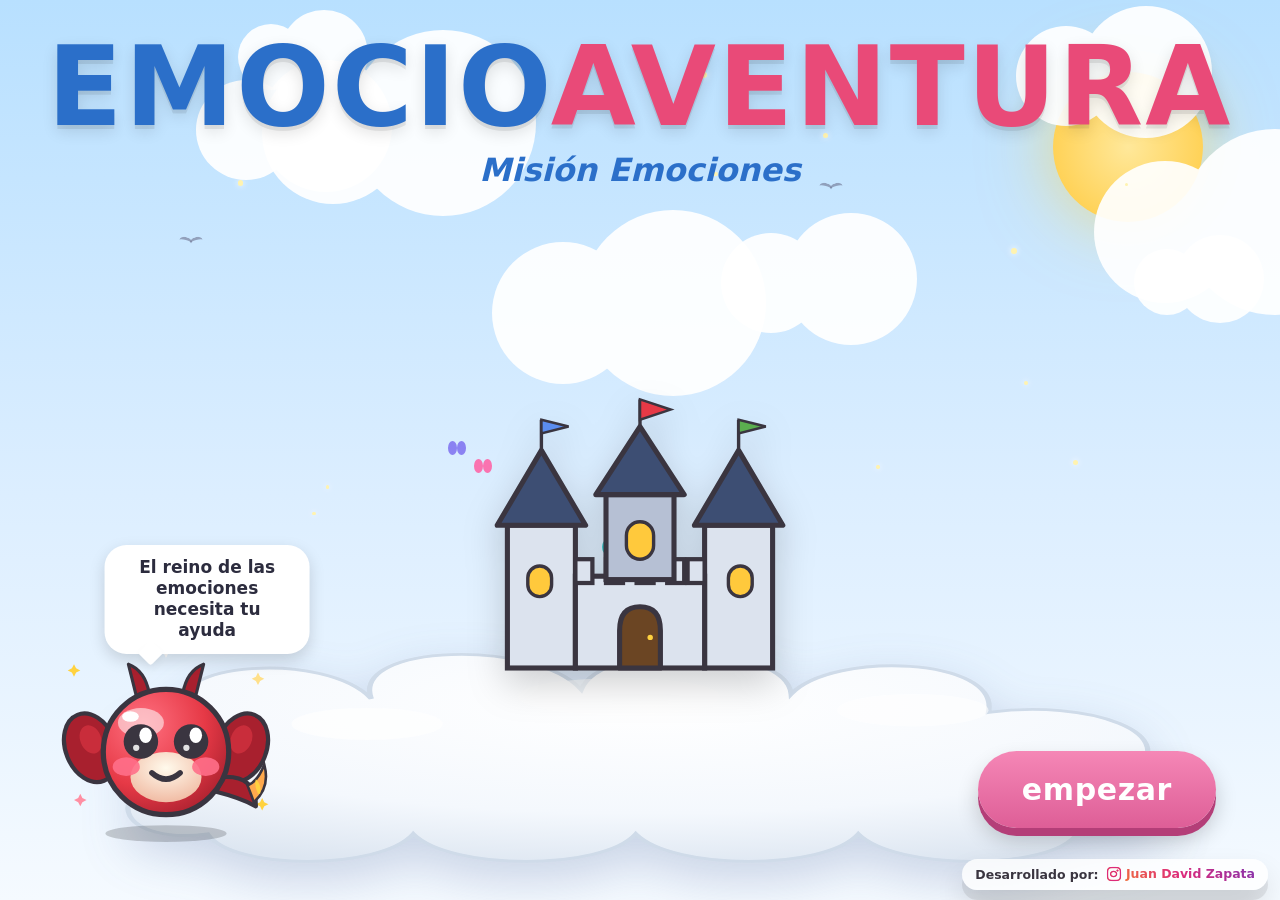
==== commit 9b79bf1e: "nuevas voces" ====
--- a/index.html
+++ b/index.html
@@ -28,6 +28,8 @@
   <script src="vendor/bootstrap.bundle.min.js"></script>
   <script src="js/data.js"></script>
   <script src="js/faces.js"></script>
+  <!-- mapa de voces pregrabadas. si no se ha generado todavia el archivo no existe y se ignora -->
+  <script src="audio/ui/manifest.js" onerror="void 0"></script>
   <script src="js/audio.js"></script>
   <script src="js/scenes.js"></script>
   <script src="js/engine.js"></script>
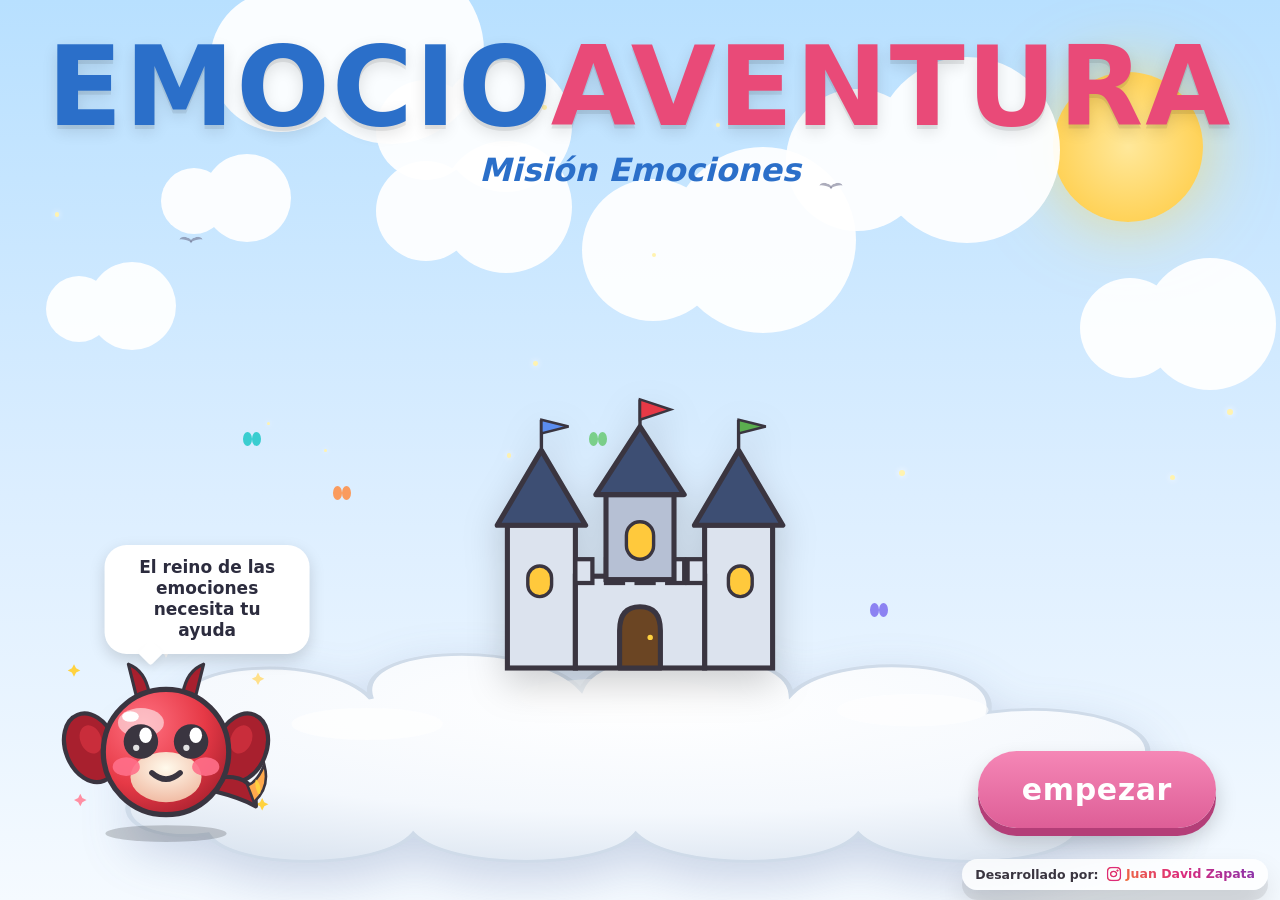
==== commit f0b3d1ab: "musica" ====
--- a/index.html
+++ b/index.html
@@ -6,10 +6,15 @@
   <meta name="author" content="Juan David Zapata">
   <title>EmocioAventura – Misión Emociones: Aventura en el Reino</title>
 
+  <!-- cuando subis cambios, bumpea APP_VERSION abajo (ej. v=3, v=4...) y los navegadores
+       de los niños levantan la version nueva con una recarga normal (sin ctrl+F5) -->
+  <meta http-equiv="Cache-Control" content="no-cache, no-store, must-revalidate">
+  <meta http-equiv="Pragma" content="no-cache">
+  <meta http-equiv="Expires" content="0">
 
-  <link rel="stylesheet" href="vendor/bootstrap.min.css">
-  <link rel="stylesheet" href="vendor/bootstrap-icons.css">
-  <link rel="stylesheet" href="css/styles.css">
+  <link rel="stylesheet" href="vendor/bootstrap.min.css?v=3">
+  <link rel="stylesheet" href="vendor/bootstrap-icons.css?v=3">
+  <link rel="stylesheet" href="css/styles.css?v=3">
 </head>
 <body class="world-intro-bg">
 
@@ -25,13 +30,13 @@
   </div>
 
 
-  <script src="vendor/bootstrap.bundle.min.js"></script>
-  <script src="js/data.js"></script>
-  <script src="js/faces.js"></script>
+  <script src="vendor/bootstrap.bundle.min.js?v=3"></script>
+  <script src="js/data.js?v=3"></script>
+  <script src="js/faces.js?v=3"></script>
   <!-- mapa de voces pregrabadas. si no se ha generado todavia el archivo no existe y se ignora -->
-  <script src="audio/ui/manifest.js" onerror="void 0"></script>
-  <script src="js/audio.js"></script>
-  <script src="js/scenes.js"></script>
-  <script src="js/engine.js"></script>
+  <script src="audio/ui/manifest.js?v=3" onerror="void 0"></script>
+  <script src="js/audio.js?v=3"></script>
+  <script src="js/scenes.js?v=3"></script>
+  <script src="js/engine.js?v=3"></script>
 </body>
 </html>
--- a/css/styles.css
+++ b/css/styles.css
@@ -1326,7 +1326,9 @@
   transform: translateX(-30%);
   background: #fff;
   padding: 12px 18px;
+  border: none;
   border-radius: 22px;
+  font-family: inherit;
   font-weight: 700;
   font-size: clamp(13px, 1.4vw, 17px);
   color: #2c2c3e;
@@ -1335,7 +1337,9 @@
   text-align: center;
   z-index: 5;
   line-height: 1.25;
-}
+  cursor: pointer;
+}
+.Hero-bubble:hover { transform: translateX(-30%) scale(1.04); transition: transform 0.15s ease; }
 .Hero-bubble::after {
   content: "";
   position: absolute;
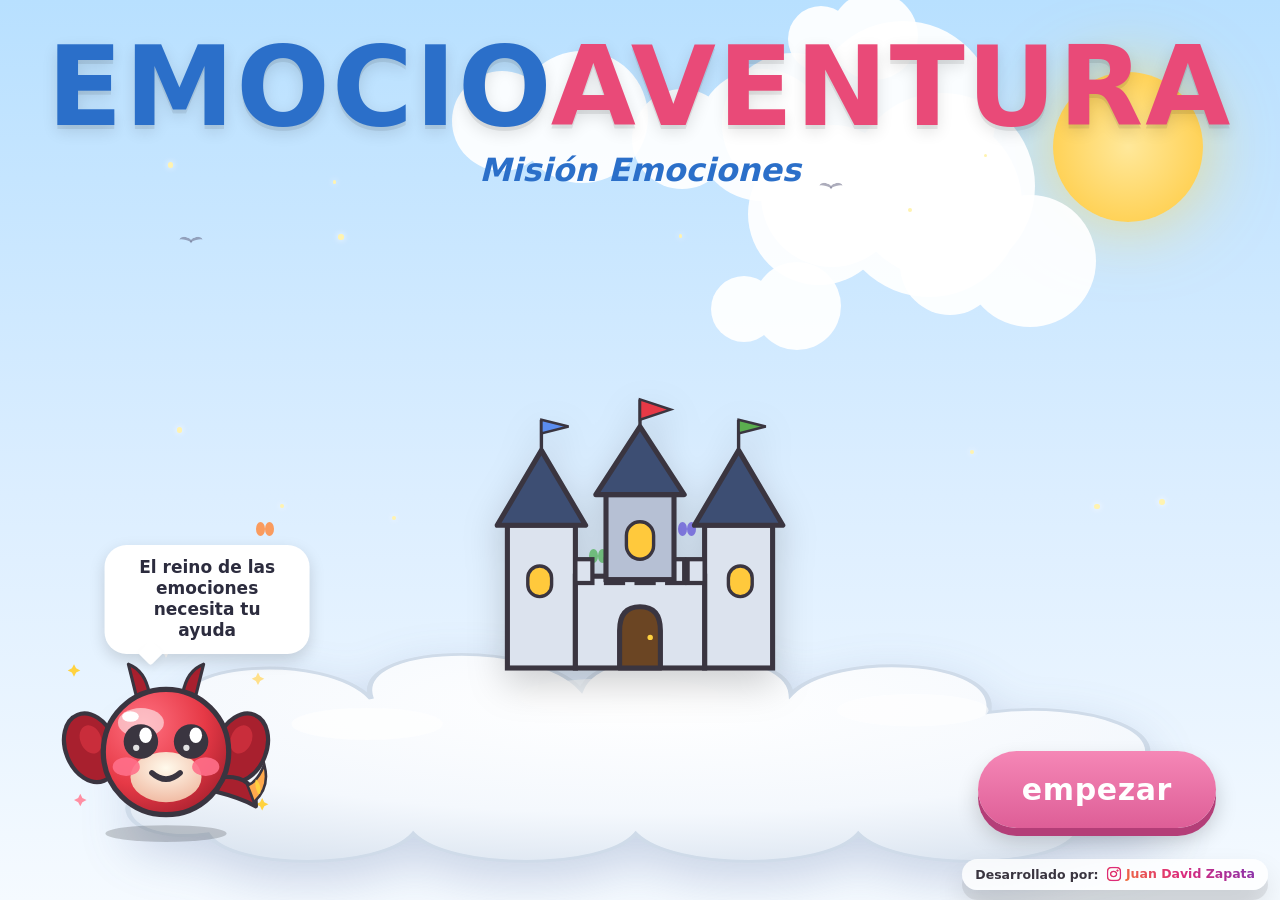
==== commit 577c145a: "cache bust" ====
--- a/index.html
+++ b/index.html
@@ -12,9 +12,9 @@
   <meta http-equiv="Pragma" content="no-cache">
   <meta http-equiv="Expires" content="0">
 
-  <link rel="stylesheet" href="vendor/bootstrap.min.css?v=3">
-  <link rel="stylesheet" href="vendor/bootstrap-icons.css?v=3">
-  <link rel="stylesheet" href="css/styles.css?v=3">
+  <link rel="stylesheet" href="vendor/bootstrap.min.css?v=4">
+  <link rel="stylesheet" href="vendor/bootstrap-icons.css?v=4">
+  <link rel="stylesheet" href="css/styles.css?v=4">
 </head>
 <body class="world-intro-bg">
 
@@ -30,13 +30,13 @@
   </div>
 
 
-  <script src="vendor/bootstrap.bundle.min.js?v=3"></script>
-  <script src="js/data.js?v=3"></script>
-  <script src="js/faces.js?v=3"></script>
+  <script src="vendor/bootstrap.bundle.min.js?v=4"></script>
+  <script src="js/data.js?v=4"></script>
+  <script src="js/faces.js?v=4"></script>
   <!-- mapa de voces pregrabadas. si no se ha generado todavia el archivo no existe y se ignora -->
-  <script src="audio/ui/manifest.js?v=3" onerror="void 0"></script>
-  <script src="js/audio.js?v=3"></script>
-  <script src="js/scenes.js?v=3"></script>
-  <script src="js/engine.js?v=3"></script>
+  <script src="audio/ui/manifest.js?v=4" onerror="void 0"></script>
+  <script src="js/audio.js?v=4"></script>
+  <script src="js/scenes.js?v=4"></script>
+  <script src="js/engine.js?v=4"></script>
 </body>
 </html>
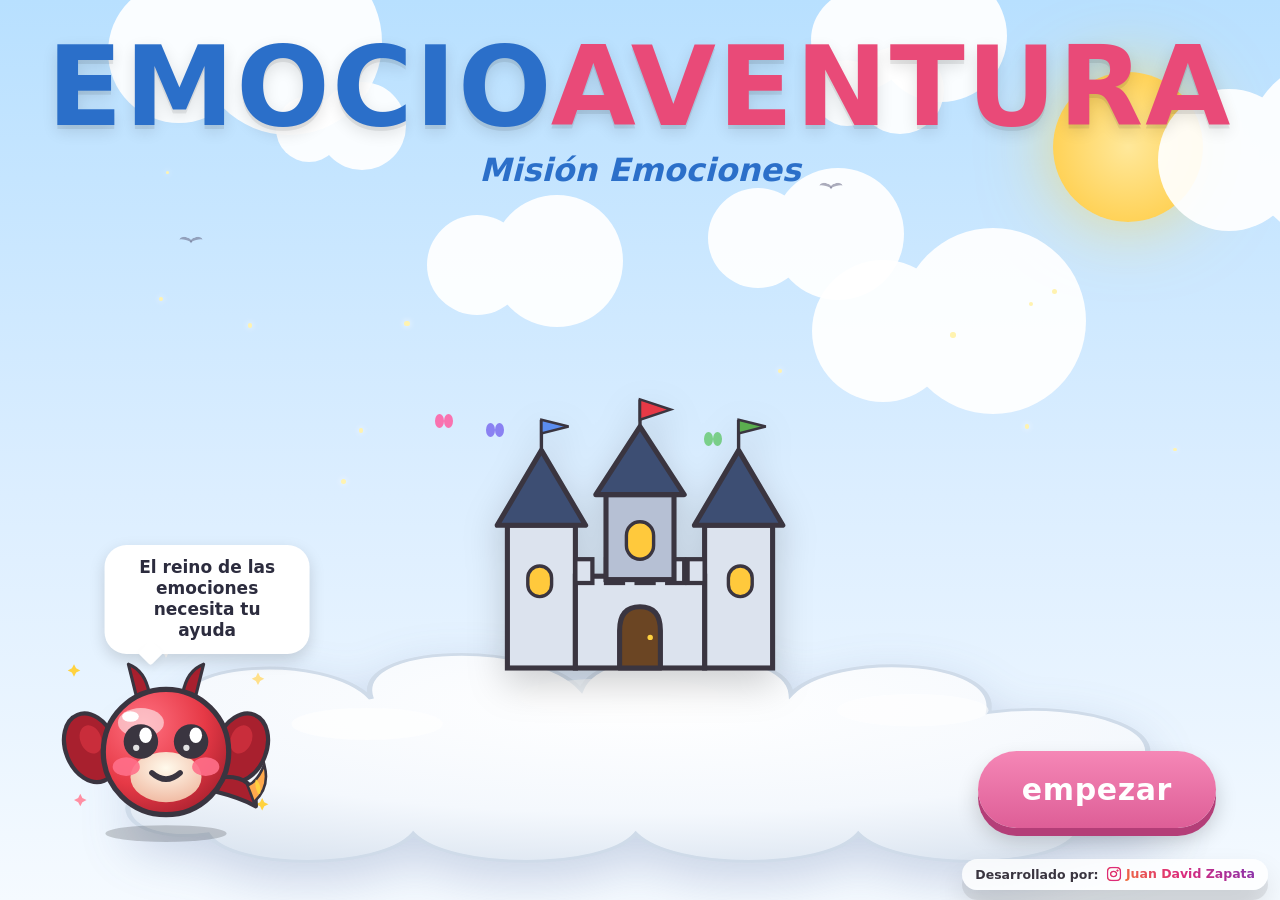
==== commit d50cee99: "autoread en movil" ====
--- a/index.html
+++ b/index.html
@@ -12,9 +12,9 @@
   <meta http-equiv="Pragma" content="no-cache">
   <meta http-equiv="Expires" content="0">
 
-  <link rel="stylesheet" href="vendor/bootstrap.min.css?v=4">
-  <link rel="stylesheet" href="vendor/bootstrap-icons.css?v=4">
-  <link rel="stylesheet" href="css/styles.css?v=4">
+  <link rel="stylesheet" href="vendor/bootstrap.min.css?v=5">
+  <link rel="stylesheet" href="vendor/bootstrap-icons.css?v=5">
+  <link rel="stylesheet" href="css/styles.css?v=5">
 </head>
 <body class="world-intro-bg">
 
@@ -30,13 +30,13 @@
   </div>
 
 
-  <script src="vendor/bootstrap.bundle.min.js?v=4"></script>
-  <script src="js/data.js?v=4"></script>
-  <script src="js/faces.js?v=4"></script>
+  <script src="vendor/bootstrap.bundle.min.js?v=5"></script>
+  <script src="js/data.js?v=5"></script>
+  <script src="js/faces.js?v=5"></script>
   <!-- mapa de voces pregrabadas. si no se ha generado todavia el archivo no existe y se ignora -->
-  <script src="audio/ui/manifest.js?v=4" onerror="void 0"></script>
-  <script src="js/audio.js?v=4"></script>
-  <script src="js/scenes.js?v=4"></script>
-  <script src="js/engine.js?v=4"></script>
+  <script src="audio/ui/manifest.js?v=5" onerror="void 0"></script>
+  <script src="js/audio.js?v=5"></script>
+  <script src="js/scenes.js?v=5"></script>
+  <script src="js/engine.js?v=5"></script>
 </body>
 </html>
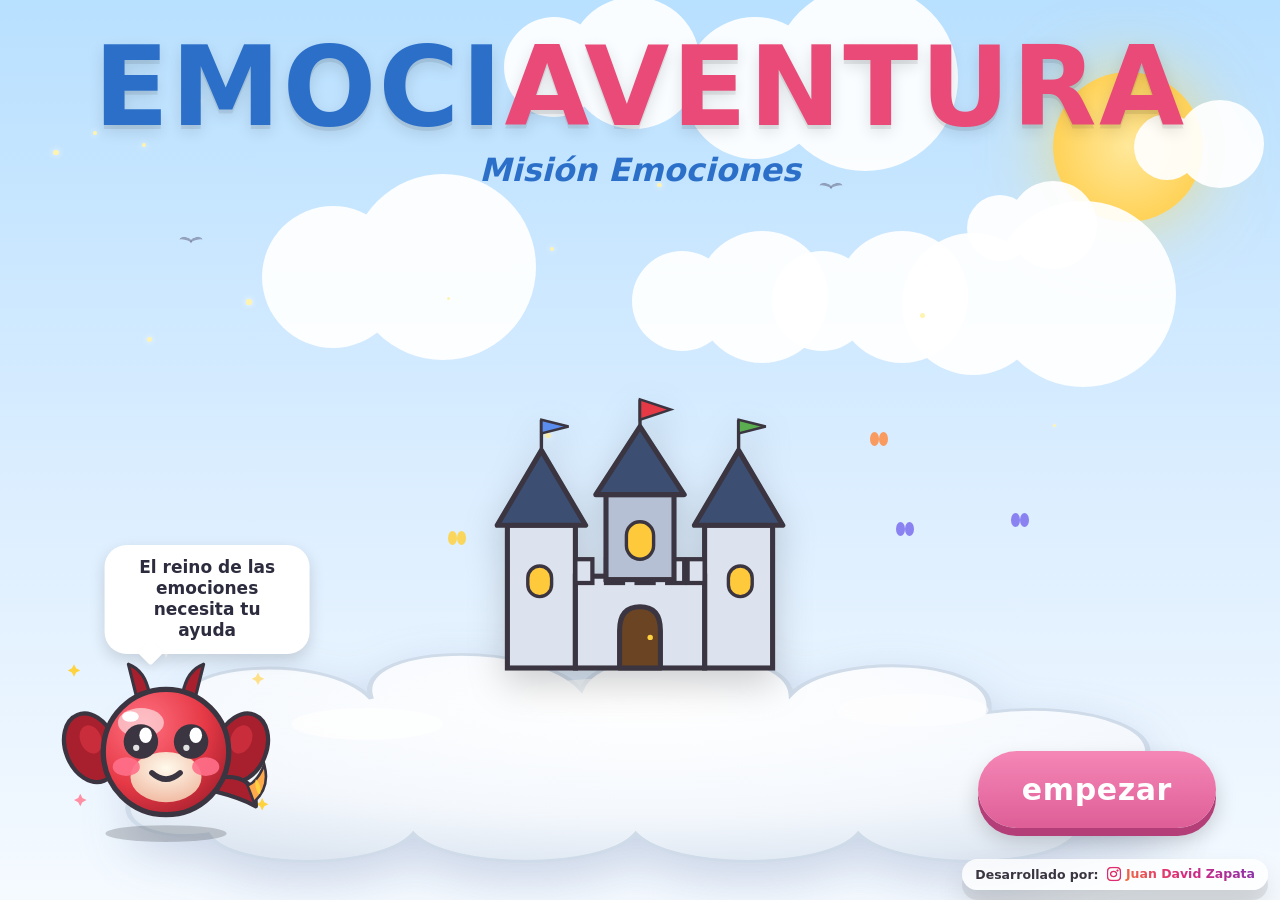
==== commit 1d02074f: "RECOMENDACIONES DE RESPUESTAS MAS DESCRIPTI" ====
--- a/index.html
+++ b/index.html
@@ -4,7 +4,7 @@
   <meta charset="UTF-8">
   <meta name="viewport" content="width=device-width, initial-scale=1.0">
   <meta name="author" content="Juan David Zapata">
-  <title>EmocioAventura – Misión Emociones: Aventura en el Reino</title>
+  <title>EmociAventura – Misión Emociones: Aventura en el Reino</title>
 
   <!-- cuando subis cambios, bumpea APP_VERSION abajo (ej. v=3, v=4...) y los navegadores
        de los niños levantan la version nueva con una recarga normal (sin ctrl+F5) -->
@@ -12,9 +12,9 @@
   <meta http-equiv="Pragma" content="no-cache">
   <meta http-equiv="Expires" content="0">
 
-  <link rel="stylesheet" href="vendor/bootstrap.min.css?v=5">
-  <link rel="stylesheet" href="vendor/bootstrap-icons.css?v=5">
-  <link rel="stylesheet" href="css/styles.css?v=5">
+  <link rel="stylesheet" href="vendor/bootstrap.min.css?v=6">
+  <link rel="stylesheet" href="vendor/bootstrap-icons.css?v=6">
+  <link rel="stylesheet" href="css/styles.css?v=6">
 </head>
 <body class="world-intro-bg">
 
@@ -30,13 +30,13 @@
   </div>
 
 
-  <script src="vendor/bootstrap.bundle.min.js?v=5"></script>
-  <script src="js/data.js?v=5"></script>
-  <script src="js/faces.js?v=5"></script>
+  <script src="vendor/bootstrap.bundle.min.js?v=6"></script>
+  <script src="js/data.js?v=6"></script>
+  <script src="js/faces.js?v=6"></script>
   <!-- mapa de voces pregrabadas. si no se ha generado todavia el archivo no existe y se ignora -->
-  <script src="audio/ui/manifest.js?v=5" onerror="void 0"></script>
-  <script src="js/audio.js?v=5"></script>
-  <script src="js/scenes.js?v=5"></script>
-  <script src="js/engine.js?v=5"></script>
+  <script src="audio/ui/manifest.js?v=6" onerror="void 0"></script>
+  <script src="js/audio.js?v=6"></script>
+  <script src="js/scenes.js?v=6"></script>
+  <script src="js/engine.js?v=6"></script>
 </body>
 </html>
--- a/css/styles.css
+++ b/css/styles.css
@@ -313,6 +313,48 @@
 .OptionBtn:hover { transform: translateY(-3px); background: #fffdf5; }
 .OptionBtn:focus-visible { outline: 4px solid var(--world-accent); outline-offset: 2px; }
 
+/* botones con icono al lado del texto: para q los niños identifquen la opcion por la imagen */
+.OptionBtn-withIcon {
+  display: inline-flex;
+  align-items: center;
+  gap: 14px;
+  padding-left: 18px;
+  padding-right: 26px;
+  text-align: left;
+}
+.OptionBtn-ico {
+  display: inline-flex;
+  align-items: center;
+  justify-content: center;
+  width: 52px;
+  height: 52px;
+  border-radius: 50%;
+  background: var(--world-bg);
+  color: var(--world-primary);
+  font-size: 30px;
+  flex-shrink: 0;
+}
+.OptionBtn-txt { flex: 1; }
+
+/* mismo tratamiento para los items del classify */
+.ClassifyItem-withIcon {
+  display: inline-flex;
+  align-items: center;
+  gap: 10px;
+}
+.ClassifyItem-ico {
+  display: inline-flex;
+  align-items: center;
+  justify-content: center;
+  width: 40px;
+  height: 40px;
+  border-radius: 50%;
+  background: var(--world-bg);
+  color: var(--world-primary);
+  font-size: 22px;
+  flex-shrink: 0;
+}
+
 /* animacion suave cuando se elige mal */
 .is-wrong { animation: shake 0.4s; border-color: #ff6b6b !important; }
 @keyframes shake {
